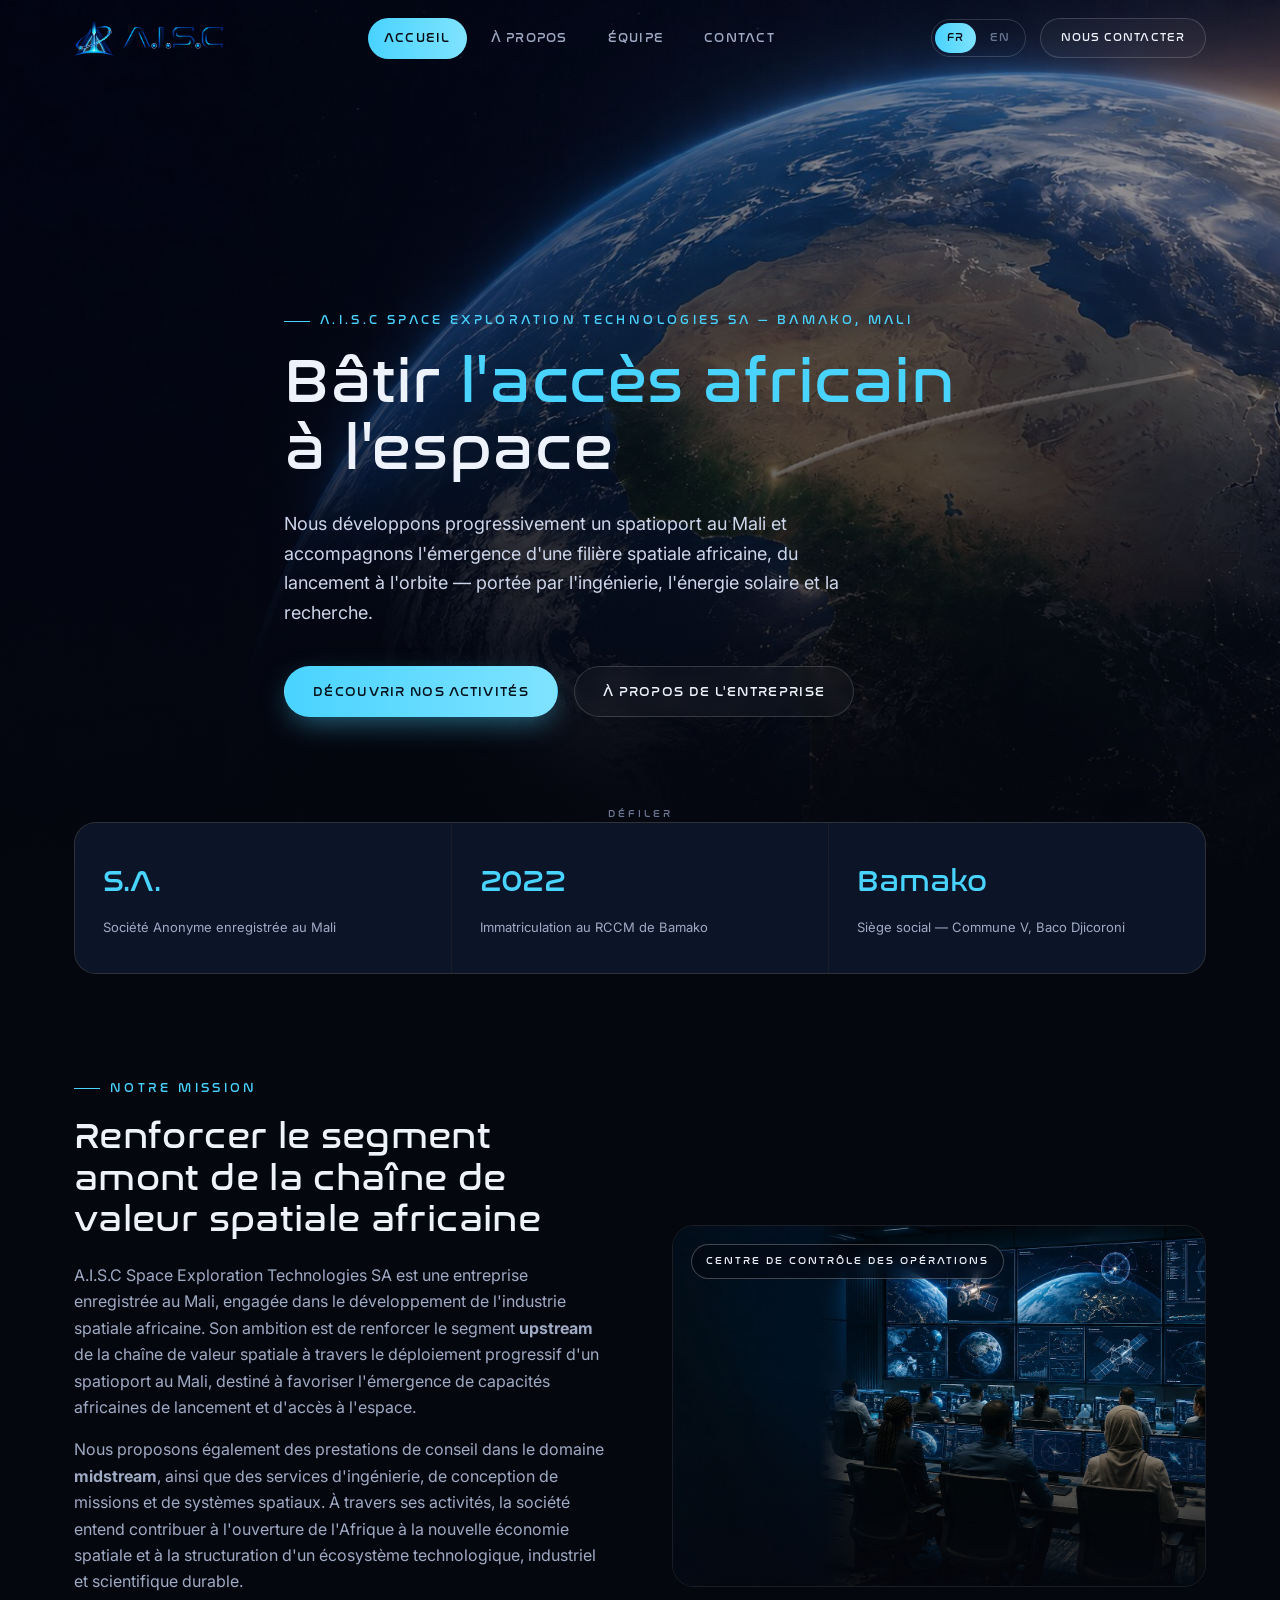
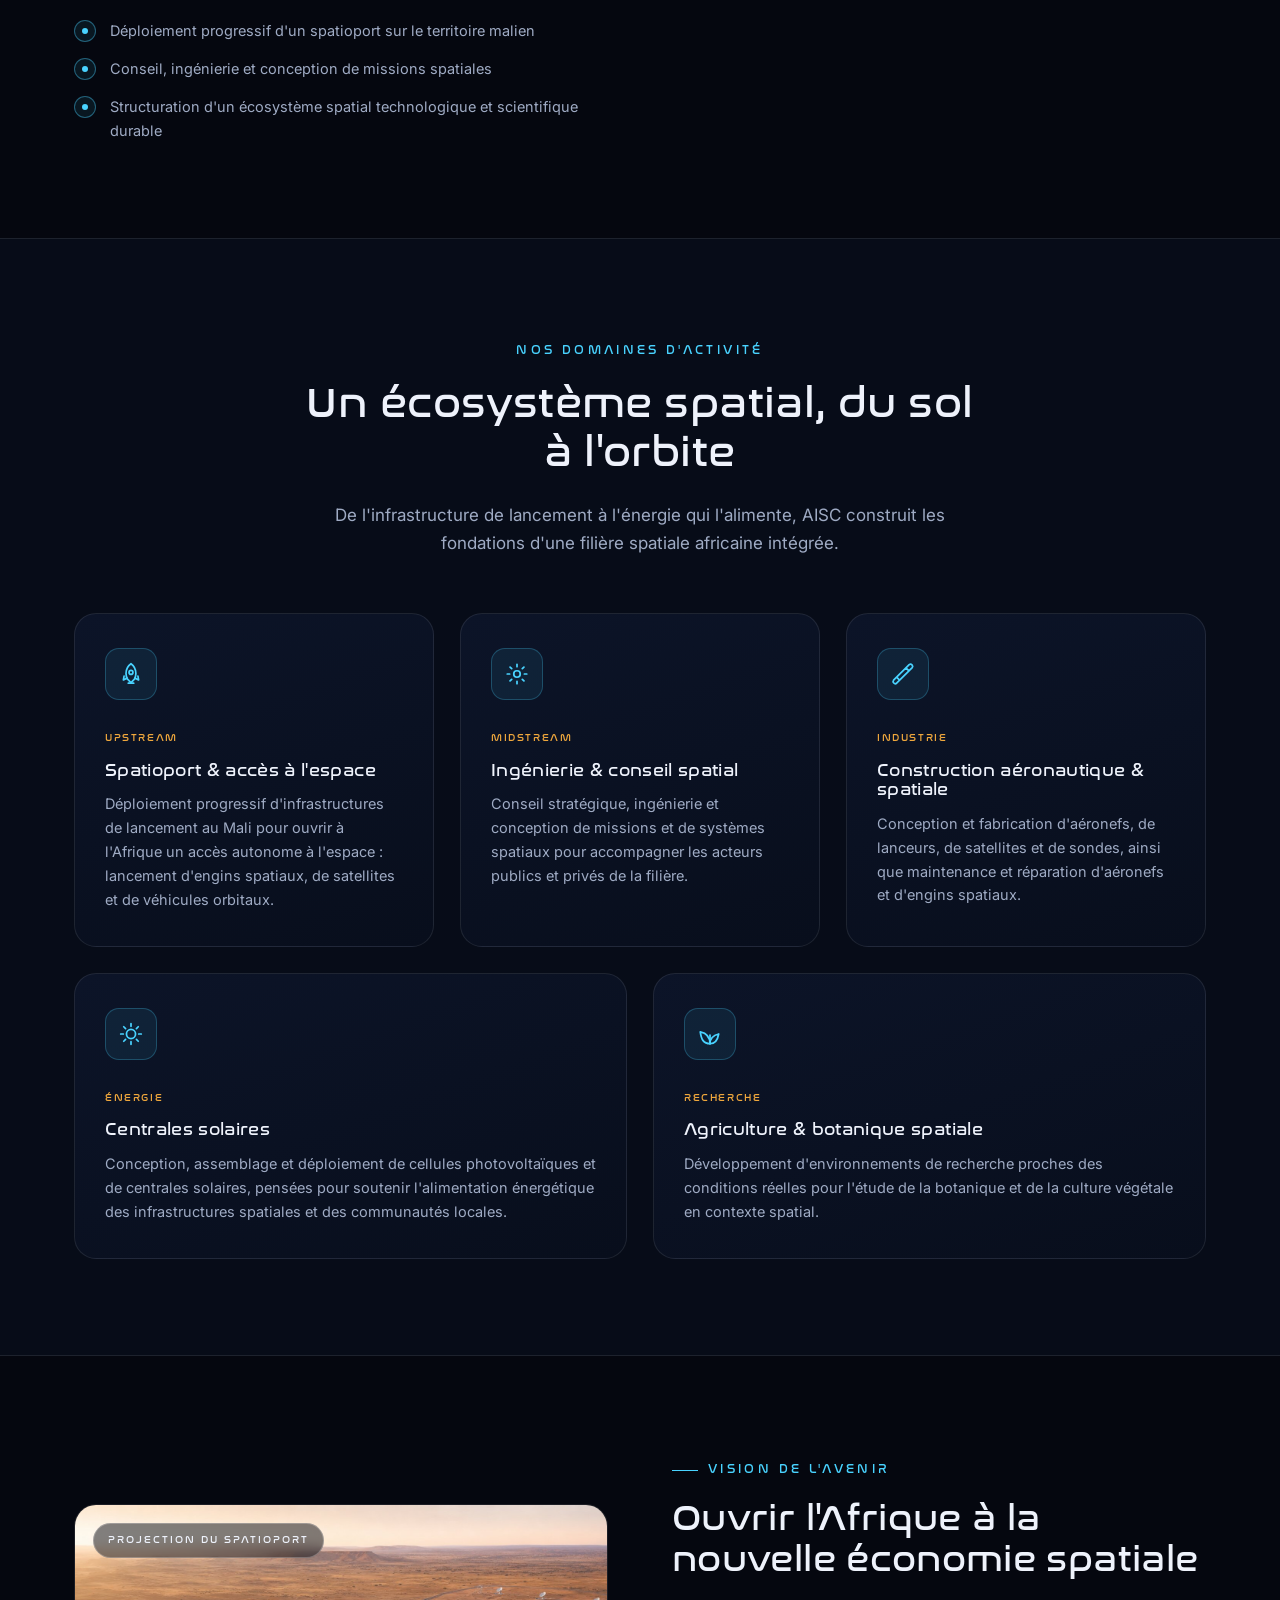
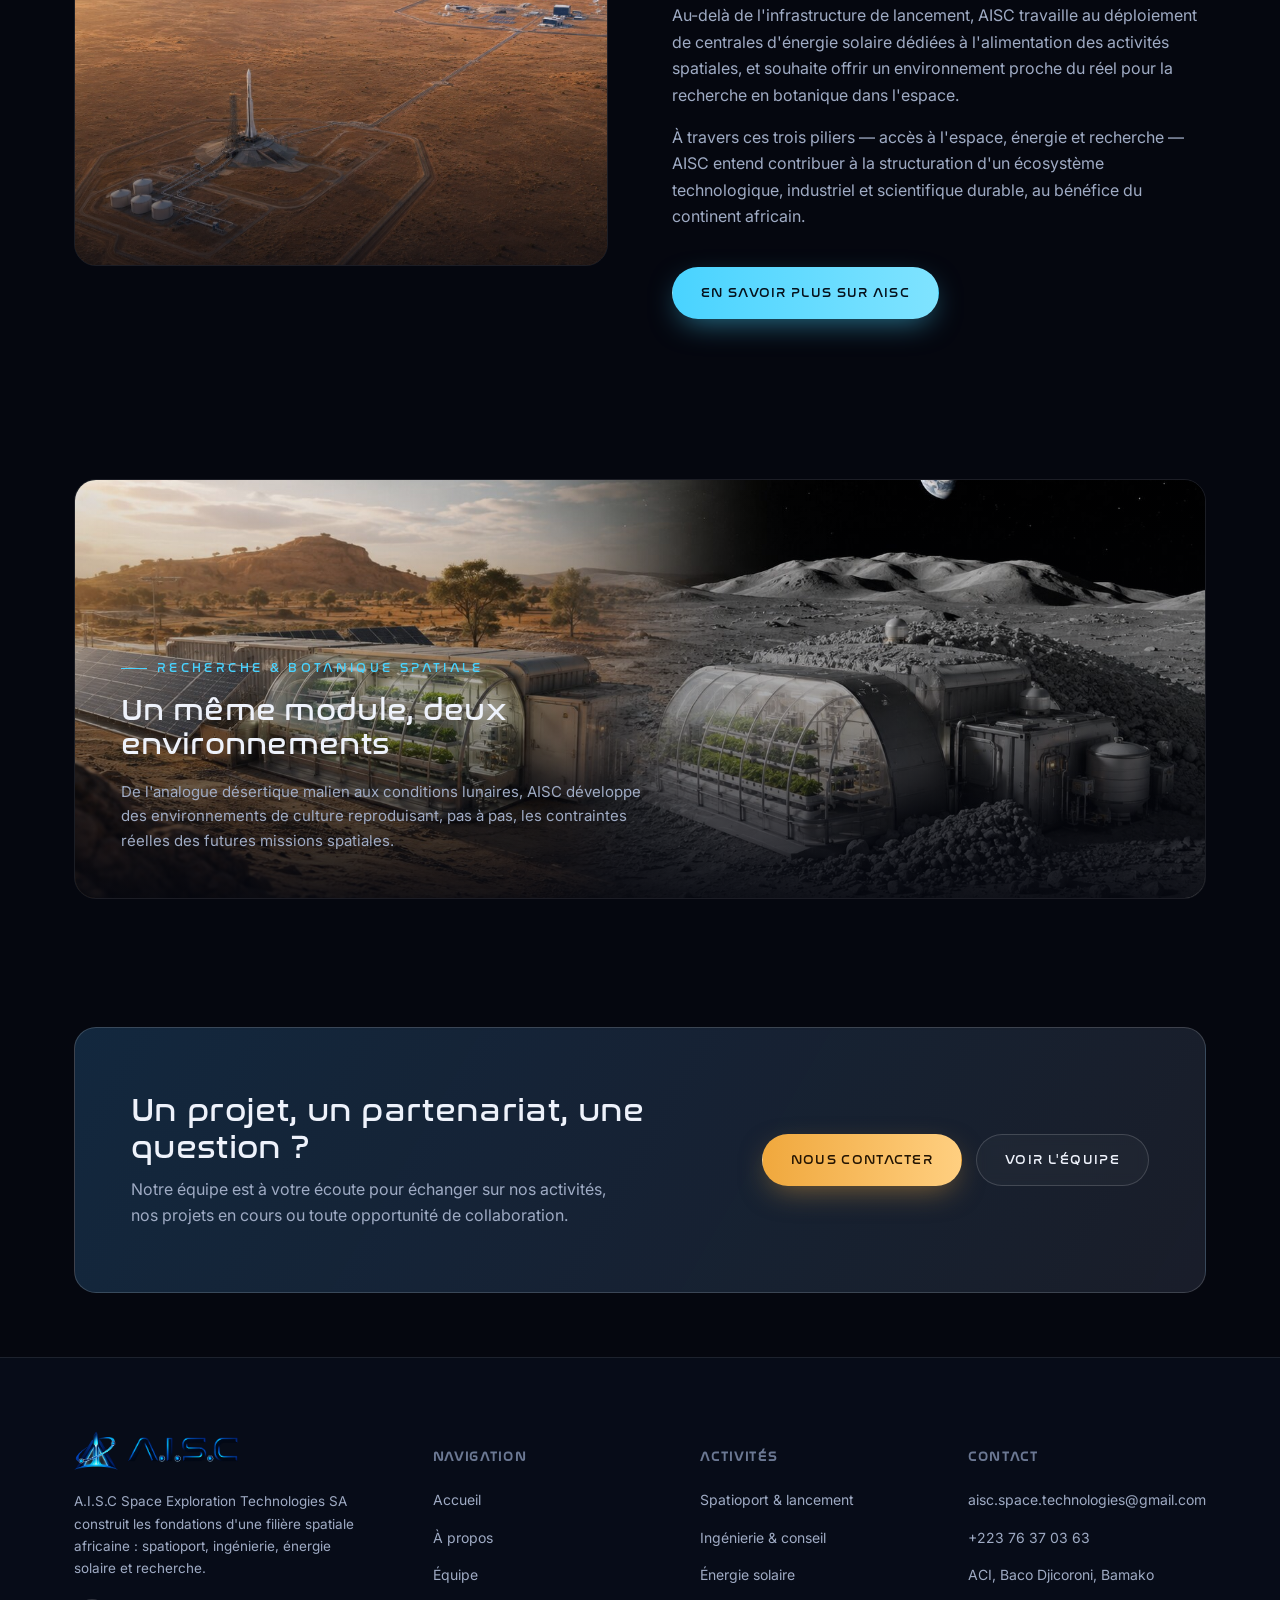
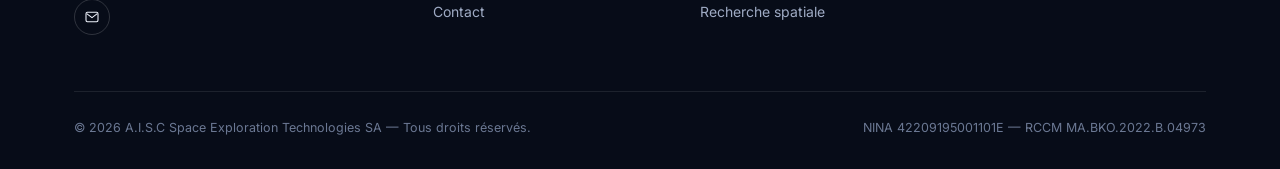
==== index.html @ 32ca02e3 "Update to new 2026 AISC logo (icon + wordmark) across the site - Replace assets/img/logo-header.png " ====
<!DOCTYPE html>
<html lang="fr">
<head>
<meta charset="UTF-8">
<meta name="viewport" content="width=device-width, initial-scale=1.0">
<title>A.I.S.C Space Exploration Technologies — Bâtir l'accès africain à l'espace</title>
<meta name="description" content="A.I.S.C Space Exploration Technologies SA développe un spatioport au Mali et accompagne l'émergence d'une industrie spatiale africaine : ingénierie, conseil, énergie solaire et recherche en agriculture spatiale.">
<meta property="og:title" content="A.I.S.C Space Exploration Technologies">
<meta property="og:description" content="Bâtir l'accès africain à l'espace : spatioport, ingénierie spatiale, énergie solaire et recherche en agriculture spatiale.">
<meta property="og:type" content="website">
<meta property="og:image" content="assets/img/earth-launch.jpg">
<link rel="icon" type="image/png" href="assets/img/favicon.png">
<link rel="preconnect" href="https://fonts.googleapis.com">
<link rel="preconnect" href="https://fonts.gstatic.com" crossorigin>
<link href="https://fonts.googleapis.com/css2?family=Inter:wght@400;500;600;700&display=swap" rel="stylesheet">
<link rel="stylesheet" href="assets/css/style.css">
</head>
<body>

<!-- ============ HEADER ============ -->
<header class="site-header">
  <div class="container">
    <a href="index.html" class="brand">
      <img src="assets/img/logo-header.png" alt="A.I.S.C Space Exploration Technologies" class="brand-logo">
    </a>

    <nav class="nav-links">
      <a href="index.html">Accueil</a>
      <a href="a-propos.html">À propos</a>
      <a href="equipe.html">Équipe</a>
      <a href="contact.html">Contact</a>
    </nav>

    <div class="nav-cta">
      <div class="lang-switch">
        <a href="index.html" class="is-active">FR</a>
        <a href="en/index.html">EN</a>
      </div>
      <a href="contact.html" class="btn btn-ghost btn-sm">Nous contacter</a>
      <button class="nav-toggle" aria-label="Ouvrir le menu" aria-expanded="false">
        <span></span><span></span><span></span>
      </button>
    </div>
  </div>
</header>

<!-- ============ HERO ============ -->
<section class="hero">
  <div class="hero-bg" style="background-image:url('assets/img/earth-launch.jpg');"></div>
  <div class="container hero-inner">
    <div class="eyebrow">A.I.S.C Space Exploration Technologies SA — Bamako, Mali</div>
    <h1 class="font-display">Bâtir <span class="accent">l'accès africain</span> à l'espace</h1>
    <p class="lead">Nous développons progressivement un spatioport au Mali et accompagnons l'émergence d'une filière spatiale africaine, du lancement à l'orbite — portée par l'ingénierie, l'énergie solaire et la recherche.</p>
    <div class="hero-actions">
      <a href="#activites" class="btn btn-primary">Découvrir nos activités</a>
      <a href="a-propos.html" class="btn btn-ghost">À propos de l'entreprise</a>
    </div>
  </div>
  <div class="hero-scroll">
    <span>Défiler</span>
    <span class="line"></span>
  </div>
</section>

<!-- ============ STATS ============ -->
<div class="container">
  <div class="stats-bar" data-reveal>
    <div class="stat-cell">
      <span class="num font-display">S.A.</span>
      <span class="label">Société Anonyme enregistrée au Mali</span>
    </div>
    <div class="stat-cell">
      <span class="num font-display">2022</span>
      <span class="label">Immatriculation au RCCM de Bamako</span>
    </div>
    <div class="stat-cell">
      <span class="num font-display">Bamako</span>
      <span class="label">Siège social — Commune V, Baco Djicoroni</span>
    </div>
  </div>
</div>

<!-- ============ MISSION ============ -->
<section class="section">
  <div class="container">
    <div class="split">
      <div class="split-body" data-reveal>
        <div class="eyebrow">Notre mission</div>
        <h2 class="font-display">Renforcer le segment amont de la chaîne de valeur spatiale africaine</h2>
        <p>A.I.S.C Space Exploration Technologies SA est une entreprise enregistrée au Mali, engagée dans le développement de l'industrie spatiale africaine. Son ambition est de renforcer le segment <strong>upstream</strong> de la chaîne de valeur spatiale à travers le déploiement progressif d'un spatioport au Mali, destiné à favoriser l'émergence de capacités africaines de lancement et d'accès à l'espace.</p>
        <p>Nous proposons également des prestations de conseil dans le domaine <strong>midstream</strong>, ainsi que des services d'ingénierie, de conception de missions et de systèmes spatiaux. À travers ses activités, la société entend contribuer à l'ouverture de l'Afrique à la nouvelle économie spatiale et à la structuration d'un écosystème technologique, industriel et scientifique durable.</p>
        <ul class="checklist">
          <li><span class="dot"></span> Déploiement progressif d'un spatioport sur le territoire malien</li>
          <li><span class="dot"></span> Conseil, ingénierie et conception de missions spatiales</li>
          <li><span class="dot"></span> Structuration d'un écosystème spatial technologique et scientifique durable</li>
        </ul>
      </div>
      <div class="split-media" data-reveal>
        <span class="frame-tag">Centre de contrôle des opérations</span>
        <img src="assets/img/control-room.jpg" alt="Centre de contrôle et de supervision des opérations spatiales AISC" loading="lazy">
      </div>
    </div>
  </div>
</section>

<!-- ============ ACTIVITES / SERVICES ============ -->
<section class="section section--alt" id="activites">
  <div class="container">
    <div class="section-head center">
      <div class="eyebrow">Nos domaines d'activité</div>
      <h2 class="font-display">Un écosystème spatial, du sol à l'orbite</h2>
      <p>De l'infrastructure de lancement à l'énergie qui l'alimente, AISC construit les fondations d'une filière spatiale africaine intégrée.</p>
    </div>

    <div class="grid grid-3">
      <div class="card" data-reveal>
        <div class="card-icon">
          <svg viewBox="0 0 24 24" fill="none" stroke-width="1.6" stroke-linecap="round" stroke-linejoin="round"><path d="M12 2.5c2.8 2 4.5 5.4 4.5 9 0 2-.5 3.8-1.3 5.3l-3.2 3.2-3.2-3.2C7.9 15.3 7.4 13.5 7.4 11.5c0-3.6 1.7-7 4.6-9z"/><circle cx="12" cy="10.5" r="1.8"/><path d="M8.3 15.8 5 17.5l.6-3.6M15.7 15.8l3.3 1.7-.6-3.6M9.5 20.5h5"/></svg>
        </div>
        <span class="tag">Upstream</span>
        <h3>Spatioport &amp; accès à l'espace</h3>
        <p>Déploiement progressif d'infrastructures de lancement au Mali pour ouvrir à l'Afrique un accès autonome à l'espace : lancement d'engins spatiaux, de satellites et de véhicules orbitaux.</p>
      </div>

      <div class="card" data-reveal>
        <div class="card-icon">
          <svg viewBox="0 0 24 24" fill="none" stroke-width="1.6" stroke-linecap="round" stroke-linejoin="round"><circle cx="12" cy="12" r="3"/><path d="M12 3v2.2M12 18.8V21M21 12h-2.2M5.2 12H3M18.4 5.6l-1.5 1.5M7.1 16.9l-1.5 1.5M18.4 18.4l-1.5-1.5M7.1 7.1 5.6 5.6"/></svg>
        </div>
        <span class="tag">Midstream</span>
        <h3>Ingénierie &amp; conseil spatial</h3>
        <p>Conseil stratégique, ingénierie et conception de missions et de systèmes spatiaux pour accompagner les acteurs publics et privés de la filière.</p>
      </div>

      <div class="card" data-reveal>
        <div class="card-icon">
          <svg viewBox="0 0 24 24" fill="none" stroke-width="1.6" stroke-linecap="round" stroke-linejoin="round"><path d="M14.7 6.3 17.7 3.3a2 2 0 0 1 2.8 2.8l-3 3M14.7 6.3 3.3 17.7a2 2 0 0 0 2.8 2.8L17.5 9.1M14.7 6.3l2.8 2.8M6.6 15.4l2 2"/></svg>
        </div>
        <span class="tag">Industrie</span>
        <h3>Construction aéronautique &amp; spatiale</h3>
        <p>Conception et fabrication d'aéronefs, de lanceurs, de satellites et de sondes, ainsi que maintenance et réparation d'aéronefs et d'engins spatiaux.</p>
      </div>
    </div>

    <div class="grid grid-2" style="margin-top:26px;">
      <div class="card" data-reveal>
        <div class="card-icon">
          <svg viewBox="0 0 24 24" fill="none" stroke-width="1.6" stroke-linecap="round" stroke-linejoin="round"><circle cx="12" cy="12" r="4.2"/><path d="M12 2.5v2.4M12 19.1v2.4M21.5 12h-2.4M4.9 12H2.5M18.7 5.3l-1.7 1.7M7 17l-1.7 1.7M18.7 18.7 17 17M7 7 5.3 5.3"/></svg>
        </div>
        <span class="tag">Énergie</span>
        <h3>Centrales solaires</h3>
        <p>Conception, assemblage et déploiement de cellules photovoltaïques et de centrales solaires, pensées pour soutenir l'alimentation énergétique des infrastructures spatiales et des communautés locales.</p>
      </div>

      <div class="card" data-reveal>
        <div class="card-icon">
          <svg viewBox="0 0 24 24" fill="none" stroke-width="1.6" stroke-linecap="round" stroke-linejoin="round"><path d="M12 21c0-6 4-8 8-9-1 6-3 9-8 9Z"/><path d="M12 21c0-7-4-10-9-11 1 7 3 11 9 11Z"/><path d="M12 21v-8"/></svg>
        </div>
        <span class="tag">Recherche</span>
        <h3>Agriculture &amp; botanique spatiale</h3>
        <p>Développement d'environnements de recherche proches des conditions réelles pour l'étude de la botanique et de la culture végétale en contexte spatial.</p>
      </div>
    </div>
  </div>
</section>

<!-- ============ VISION ============ -->
<section class="section">
  <div class="container">
    <div class="split reverse">
      <div class="split-body" data-reveal>
        <div class="eyebrow">Vision de l'avenir</div>
        <h2 class="font-display">Ouvrir l'Afrique à la nouvelle économie spatiale</h2>
        <p>Au-delà de l'infrastructure de lancement, AISC travaille au déploiement de centrales d'énergie solaire dédiées à l'alimentation des activités spatiales, et souhaite offrir un environnement proche du réel pour la recherche en botanique dans l'espace.</p>
        <p>À travers ces trois piliers — accès à l'espace, énergie et recherche — AISC entend contribuer à la structuration d'un écosystème technologique, industriel et scientifique durable, au bénéfice du continent africain.</p>
        <div class="hero-actions">
          <a href="a-propos.html" class="btn btn-primary">En savoir plus sur AISC</a>
        </div>
      </div>
      <div class="split-media" data-reveal>
        <span class="frame-tag">Projection du spatioport</span>
        <img src="assets/img/spaceport.jpg" alt="Projection d'infrastructure de spatioport au Mali" loading="lazy">
      </div>
    </div>
  </div>
</section>

<!-- ============ RECHERCHE — BANNIÈRE ============ -->
<section class="section--tight">
  <div class="container">
    <div class="media-banner" data-reveal>
      <img src="assets/img/research-earth-moon.jpg" alt="Module de culture végétale, de l'analogue terrestre aux conditions lunaires" loading="lazy">
      <div class="media-banner-body">
        <div class="eyebrow">Recherche &amp; botanique spatiale</div>
        <h2 class="font-display">Un même module, deux environnements</h2>
        <p>De l'analogue désertique malien aux conditions lunaires, AISC développe des environnements de culture reproduisant, pas à pas, les contraintes réelles des futures missions spatiales.</p>
      </div>
    </div>
  </div>
</section>

<!-- ============ CTA ============ -->
<section class="section--tight">
  <div class="container">
    <div class="cta-banner" data-reveal>
      <div>
        <h2 class="font-display">Un projet, un partenariat, une question ?</h2>
        <p>Notre équipe est à votre écoute pour échanger sur nos activités, nos projets en cours ou toute opportunité de collaboration.</p>
      </div>
      <div class="cta-actions">
        <a href="contact.html" class="btn btn-gold">Nous contacter</a>
        <a href="equipe.html" class="btn btn-ghost">Voir l'équipe</a>
      </div>
    </div>
  </div>
</section>

<!-- ============ FOOTER ============ -->
<footer class="site-footer">
  <div class="container">
    <div class="footer-top">
      <div class="footer-brand">
        <a href="index.html" class="brand">
          <img src="assets/img/logo-header.png" alt="A.I.S.C Space Exploration Technologies" class="brand-logo">
        </a>
        <p>A.I.S.C Space Exploration Technologies SA construit les fondations d'une filière spatiale africaine : spatioport, ingénierie, énergie solaire et recherche.</p>
        <div class="social-row" style="margin-top:20px;">
          <a href="mailto:aisc.space.technologies@gmail.com" aria-label="Email"><svg viewBox="0 0 24 24" fill="none" stroke="currentColor" stroke-width="1.6"><rect x="3" y="5" width="18" height="14" rx="2"/><path d="m4 7 8 6 8-6"/></svg></a>
        </div>
      </div>

      <div class="footer-col">
        <h5>Navigation</h5>
        <ul>
          <li><a href="index.html">Accueil</a></li>
          <li><a href="a-propos.html">À propos</a></li>
          <li><a href="equipe.html">Équipe</a></li>
          <li><a href="contact.html">Contact</a></li>
        </ul>
      </div>

      <div class="footer-col">
        <h5>Activités</h5>
        <ul>
          <li><a href="a-propos.html#activites">Spatioport &amp; lancement</a></li>
          <li><a href="a-propos.html#activites">Ingénierie &amp; conseil</a></li>
          <li><a href="a-propos.html#activites">Énergie solaire</a></li>
          <li><a href="a-propos.html#activites">Recherche spatiale</a></li>
        </ul>
      </div>

      <div class="footer-col">
        <h5>Contact</h5>
        <ul>
          <li><a href="mailto:aisc.space.technologies@gmail.com">aisc.space.technologies@gmail.com</a></li>
          <li><a href="tel:+22376370363">+223 76 37 03 63</a></li>
          <li><a href="contact.html">ACI, Baco Djicoroni, Bamako</a></li>
        </ul>
      </div>
    </div>

    <div class="footer-bottom">
      <span>© <span id="year">2026</span> A.I.S.C Space Exploration Technologies SA — Tous droits réservés.</span>
      <span>NINA 42209195001101E — RCCM MA.BKO.2022.B.04973</span>
    </div>
  </div>
</footer>

<button class="to-top" aria-label="Retour en haut">
  <svg viewBox="0 0 24 24" fill="none" stroke="currentColor" stroke-width="2" stroke-linecap="round" stroke-linejoin="round"><path d="m18 15-6-6-6 6"/></svg>
</button>

<script src="assets/js/script.js"></script>
</body>
</html>
---- assets/css/style.css ----
/* ==========================================================================
   A.I.S.C Space Exploration Technologies — Design System
   ========================================================================== */

@font-face {
  font-family: "Nasalization";
  src: url("../fonts/nasalizationrg.otf") format("opentype");
  font-weight: 400;
  font-style: normal;
  font-display: swap;
}

:root {
  /* Surfaces */
  --bg: #05070f;
  --bg-soft: #070c18;
  --panel: #0c1428;
  --panel-2: #101c38;
  --border: rgba(255, 255, 255, 0.09);
  --border-strong: rgba(255, 255, 255, 0.16);

  /* Text */
  --text: #eef2fb;
  --text-muted: #9fabc4;
  --text-faint: #6b7893;

  /* Brand accents */
  --cyan: #49d3ff;
  --cyan-dim: #1f8fc2;
  --gold: #f0a83d;
  --gold-dim: #b97a24;

  /* Gradients */
  --grad-hero: linear-gradient(180deg, rgba(5, 7, 15, 0.35) 0%, rgba(5, 7, 15, 0.55) 45%, #05070f 100%);
  --grad-panel: linear-gradient(160deg, #0c1428 0%, #080e1c 100%);
  --grad-accent: linear-gradient(90deg, var(--cyan) 0%, #7fe3ff 100%);

  /* Type */
  --font-display: "Nasalization", "Eurostile", "Segoe UI", sans-serif;
  --font-body: "Inter", -apple-system, BlinkMacSystemFont, "Segoe UI", Roboto, sans-serif;

  /* Layout */
  --container: 1180px;
  --radius-sm: 8px;
  --radius-md: 14px;
  --radius-lg: 22px;
  --shadow-soft: 0 20px 50px -20px rgba(0, 0, 0, 0.6);
}

/* ---------- Reset ---------- */
* , *::before, *::after { box-sizing: border-box; }
html { scroll-behavior: smooth; }
body {
  margin: 0;
  background: var(--bg);
  color: var(--text);
  font-family: var(--font-body);
  font-size: 16px;
  line-height: 1.65;
  -webkit-font-smoothing: antialiased;
  overflow-x: hidden;
}
img { max-width: 100%; display: block; }
a { color: inherit; text-decoration: none; }
ul { list-style: none; margin: 0; padding: 0; }
h1, h2, h3, h4 { margin: 0 0 .6em; font-weight: 400; line-height: 1.15; letter-spacing: .01em; }
p { margin: 0 0 1em; color: var(--text-muted); }
button { font-family: inherit; cursor: pointer; }

.font-display { font-family: var(--font-display); }

/* ---------- Background texture ---------- */
body {
  background-image:
    radial-gradient(ellipse 900px 500px at 15% -10%, rgba(73, 211, 255, 0.10), transparent 60%),
    radial-gradient(ellipse 700px 500px at 90% 10%, rgba(240, 168, 61, 0.07), transparent 55%),
    var(--bg);
  background-attachment: fixed;
}

/* ---------- Container / Section ---------- */
.container { max-width: var(--container); margin: 0 auto; padding: 0 24px; }
.section { padding: 96px 0; position: relative; }
.section--tight { padding: 64px 0; }
.section--alt { background: var(--bg-soft); border-top: 1px solid var(--border); border-bottom: 1px solid var(--border); }

.eyebrow {
  display: inline-flex;
  align-items: center;
  gap: 10px;
  font-family: var(--font-display);
  font-size: 12px;
  letter-spacing: .28em;
  text-transform: uppercase;
  color: var(--cyan);
  margin-bottom: 18px;
}
.eyebrow::before {
  content: "";
  width: 26px;
  height: 1px;
  background: var(--cyan);
  display: inline-block;
}

.section-head { max-width: 680px; margin-bottom: 56px; }
.section-head h2 { font-size: clamp(28px, 3.6vw, 42px); }
.section-head p { font-size: 17px; }
.section-head.center { margin-left: auto; margin-right: auto; text-align: center; }
.section-head.center .eyebrow { justify-content: center; }
.section-head.center .eyebrow::before { display: none; }

/* ---------- Buttons ---------- */
.btn {
  display: inline-flex;
  align-items: center;
  gap: 10px;
  padding: 14px 28px;
  border-radius: 999px;
  font-family: var(--font-display);
  font-size: 13px;
  letter-spacing: .1em;
  text-transform: uppercase;
  border: 1px solid transparent;
  transition: transform .25s ease, box-shadow .25s ease, background .25s ease, border-color .25s ease, color .25s ease;
  white-space: nowrap;
}
.btn:hover { transform: translateY(-2px); }
.btn-primary {
  background: var(--grad-accent);
  color: #06111c;
  box-shadow: 0 10px 30px -8px rgba(73, 211, 255, 0.55);
}
.btn-primary:hover { box-shadow: 0 16px 36px -10px rgba(73, 211, 255, 0.7); }
.btn-ghost {
  background: rgba(255,255,255,0.03);
  color: var(--text);
  border-color: var(--border-strong);
  backdrop-filter: blur(6px);
}
.btn-ghost:hover { border-color: var(--cyan); color: var(--cyan); }
.btn-gold {
  background: linear-gradient(90deg, var(--gold), #ffcf80);
  color: #241503;
  box-shadow: 0 10px 30px -8px rgba(240, 168, 61, 0.5);
}
.btn-sm { padding: 10px 20px; font-size: 11px; }

/* ---------- Header / Nav ---------- */
.site-header {
  position: fixed;
  top: 0; left: 0; right: 0;
  z-index: 100;
  padding: 18px 0;
  transition: background .3s ease, padding .3s ease, border-color .3s ease;
  border-bottom: 1px solid transparent;
}
.site-header.is-scrolled {
  background: rgba(5, 7, 15, 0.86);
  backdrop-filter: blur(14px);
  padding: 12px 0;
  border-color: var(--border);
}
.site-header .container { display: flex; align-items: center; justify-content: space-between; gap: 24px; }

.brand { display: flex; align-items: center; gap: 12px; }
.brand-mark {
  width: 40px; height: 40px;
  border-radius: 10px;
  display: flex; align-items: center; justify-content: center;
  background: linear-gradient(160deg, var(--panel-2), var(--panel));
  border: 1px solid var(--border-strong);
  flex: none;
}
.brand-mark svg { width: 22px; height: 22px; }
.brand-word { font-family: var(--font-display); font-size: 19px; letter-spacing: .16em; line-height: 1; }
.brand-sub { display: block; font-family: var(--font-body); font-size: 9.5px; letter-spacing: .22em; color: var(--text-faint); margin-top: 4px; text-transform: uppercase; }

.brand-logo { height: 40px; width: auto; display: block; }
.footer-brand .brand-logo { height: 44px; }

.nav-links { display: flex; align-items: center; gap: 8px; }
.nav-links a {
  font-family: var(--font-display);
  font-size: 12.5px;
  letter-spacing: .1em;
  text-transform: uppercase;
  color: var(--text-muted);
  padding: 10px 16px;
  border-radius: 999px;
  transition: color .2s ease, background .2s ease;
}
.nav-links a:hover { color: var(--text); background: rgba(255,255,255,0.05); }
.nav-links a.active { color: var(--bg); background: var(--grad-accent); }

.lang-switch {
  display: flex; align-items: center;
  border: 1px solid var(--border-strong);
  border-radius: 999px;
  padding: 3px;
  gap: 2px;
  flex: none;
}
.lang-switch a {
  font-family: var(--font-display);
  font-size: 11px;
  letter-spacing: .08em;
  padding: 6px 12px;
  border-radius: 999px;
  color: var(--text-faint);
  transition: color .2s ease, background .2s ease;
}
.lang-switch a:hover { color: var(--text); }
.lang-switch a.is-active { color: var(--bg); background: var(--grad-accent); }

.nav-cta { display: flex; align-items: center; gap: 14px; }
.nav-toggle {
  display: none;
  flex-direction: column;
  gap: 5px;
  background: none;
  border: 1px solid var(--border-strong);
  border-radius: 8px;
  padding: 10px;
}
.nav-toggle span { width: 20px; height: 2px; background: var(--text); display: block; transition: transform .25s ease, opacity .25s ease; }

/* ---------- Hero ---------- */
.hero {
  position: relative;
  min-height: 100vh;
  display: flex;
  align-items: center;
  padding-top: 120px;
  overflow: hidden;
}
.hero-bg {
  position: absolute; inset: 0;
  background-size: cover;
  background-position: center 62%;
  z-index: 0;
}
.hero-bg::after {
  content: "";
  position: absolute; inset: 0;
  background: var(--grad-hero);
}
.hero-inner { position: relative; z-index: 2; max-width: 760px; }
.hero-inner h1 {
  font-family: var(--font-display);
  font-size: clamp(34px, 5.4vw, 62px);
  line-height: 1.08;
  margin-bottom: 26px;
}
.hero-inner h1 .accent { color: var(--cyan); }
.hero-inner .lead { font-size: 18px; max-width: 560px; color: #cdd6ea; }
.hero-actions { display: flex; gap: 16px; margin-top: 38px; flex-wrap: wrap; }

.hero-scroll {
  position: absolute; bottom: 34px; left: 50%; transform: translateX(-50%);
  z-index: 2;
  display: flex; flex-direction: column; align-items: center; gap: 10px;
  font-family: var(--font-display);
  font-size: 10px; letter-spacing: .3em; text-transform: uppercase;
  color: var(--text-faint);
}
.hero-scroll .line { width: 1px; height: 34px; background: linear-gradient(var(--cyan), transparent); animation: scrollpulse 2s ease-in-out infinite; }
@keyframes scrollpulse { 0%,100% { opacity: .3; } 50% { opacity: 1; } }

/* Page header (non-home hero) */
.page-hero {
  position: relative;
  padding: 190px 0 90px;
  overflow: hidden;
}
.page-hero .hero-bg { background-position: center 55%; }
.page-hero-inner { position: relative; z-index: 2; max-width: 700px; }
.page-hero h1 { font-family: var(--font-display); font-size: clamp(30px, 4.4vw, 46px); }
.breadcrumb { font-size: 12px; letter-spacing: .18em; text-transform: uppercase; color: var(--text-faint); margin-bottom: 18px; }
.breadcrumb .sep { margin: 0 8px; color: var(--cyan); }

/* ---------- Stats ---------- */
.stats-bar {
  display: grid;
  grid-template-columns: repeat(3, 1fr);
  gap: 1px;
  background: var(--border);
  border: 1px solid var(--border);
  border-radius: var(--radius-lg);
  overflow: hidden;
  margin-top: -78px;
  position: relative;
  z-index: 5;
}
.stat-cell { background: var(--panel); padding: 34px 28px; }
.stat-cell .num { font-family: var(--font-display); font-size: clamp(22px, 2.6vw, 30px); color: var(--cyan); display: block; margin-bottom: 6px; }
.stat-cell .label { font-size: 13px; color: var(--text-muted); }

/* ---------- Cards ---------- */
.grid { display: grid; gap: 26px; }
.grid-3 { grid-template-columns: repeat(3, 1fr); }
.grid-2 { grid-template-columns: repeat(2, 1fr); }

.card {
  background: var(--grad-panel);
  border: 1px solid var(--border);
  border-radius: var(--radius-lg);
  padding: 34px 30px;
  transition: border-color .25s ease, transform .25s ease, box-shadow .25s ease;
  position: relative;
}
.card:hover { border-color: var(--border-strong); transform: translateY(-4px); box-shadow: var(--shadow-soft); }
.card-icon {
  width: 52px; height: 52px;
  border-radius: 14px;
  display: flex; align-items: center; justify-content: center;
  background: rgba(73, 211, 255, 0.08);
  border: 1px solid rgba(73, 211, 255, 0.25);
  margin-bottom: 22px;
}
.card-icon svg { width: 26px; height: 26px; stroke: var(--cyan); }
.card h3 { font-family: var(--font-display); font-size: 17px; letter-spacing: .02em; margin-bottom: 12px; }
.card p { font-size: 14.5px; margin-bottom: 0; }
.card .tag {
  display: inline-block;
  font-family: var(--font-display);
  font-size: 10px;
  letter-spacing: .16em;
  text-transform: uppercase;
  color: var(--gold);
  margin-bottom: 14px;
}

/* Split section */
.split {
  display: grid;
  grid-template-columns: 1fr 1fr;
  gap: 64px;
  align-items: center;
}
.split-media { position: relative; border-radius: var(--radius-lg); overflow: hidden; border: 1px solid var(--border); }
.split-media img { width: 100%; height: 100%; object-fit: cover; min-height: 360px; }
.split-media::after {
  content: "";
  position: absolute; inset: 0;
  background: linear-gradient(180deg, transparent 40%, rgba(5,7,15,0.7) 100%);
  pointer-events: none;
}
.split-media .frame-tag {
  position: absolute; top: 18px; left: 18px; z-index: 2;
  font-family: var(--font-display);
  font-size: 10px; letter-spacing: .2em; text-transform: uppercase;
  padding: 8px 14px;
  border: 1px solid rgba(255,255,255,0.25);
  border-radius: 999px;
  background: rgba(5,7,15,0.5);
  backdrop-filter: blur(6px);
}
.split-body h2 { font-family: var(--font-display); font-size: clamp(26px, 3.2vw, 36px); }
.split.reverse { direction: rtl; }
.split.reverse > * { direction: ltr; }

.checklist { margin-top: 24px; display: flex; flex-direction: column; gap: 14px; }
.checklist li { display: flex; gap: 14px; align-items: flex-start; font-size: 14.5px; color: var(--text-muted); }
.checklist .dot {
  flex: none; width: 22px; height: 22px; border-radius: 50%;
  border: 1px solid rgba(73,211,255,0.4);
  background: rgba(73,211,255,0.08);
  display: flex; align-items: center; justify-content: center;
  margin-top: 1px;
}
.checklist .dot::after { content: ""; width: 6px; height: 6px; border-radius: 50%; background: var(--cyan); }

/* ---------- Timeline / activities list ---------- */
.activity-groups { display: grid; grid-template-columns: repeat(2, 1fr); gap: 22px; margin-top: 10px; }
.activity-group {
  border: 1px solid var(--border);
  border-radius: var(--radius-md);
  padding: 26px 28px;
  background: rgba(255,255,255,0.015);
}
.activity-group h4 {
  font-family: var(--font-display);
  font-size: 14px; letter-spacing: .06em;
  color: var(--cyan);
  margin-bottom: 16px;
  display: flex; align-items: center; gap: 10px;
}
.activity-group h4::before { content: ""; width: 8px; height: 8px; background: var(--cyan); border-radius: 2px; display: inline-block; }
.activity-group ul { display: flex; flex-direction: column; gap: 10px; }
.activity-group li { font-size: 14px; color: var(--text-muted); padding-left: 18px; position: relative; }
.activity-group li::before { content: "—"; position: absolute; left: 0; color: var(--text-faint); }

/* ---------- Values ---------- */
.values-grid { display: grid; grid-template-columns: repeat(4, 1fr); gap: 22px; }
.value-item { text-align: center; padding: 10px; }
.value-item .num { font-family: var(--font-display); font-size: 34px; color: rgba(255,255,255,0.14); display: block; margin-bottom: 10px; }
.value-item h4 { font-family: var(--font-display); font-size: 15px; margin-bottom: 10px; }
.value-item p { font-size: 13.5px; }

/* ---------- Partners ---------- */
.partners-grid { display: grid; grid-template-columns: repeat(2, 1fr); gap: 26px; }
.partner-card {
  display: flex;
  align-items: center;
  gap: 30px;
  background: var(--grad-panel);
  border: 1px solid var(--border);
  border-radius: var(--radius-lg);
  padding: 34px;
  transition: border-color .25s ease, transform .25s ease;
}
.partner-card:hover { border-color: var(--border-strong); transform: translateY(-4px); }
.partner-logo {
  flex: none;
  width: 132px; height: 110px;
  display: flex; align-items: center; justify-content: center;
  border-radius: var(--radius-md);
  background: rgba(255,255,255,0.03);
  border: 1px solid var(--border);
}
.partner-logo img { max-width: 88px; max-height: 78px; object-fit: contain; }
.partner-body .tag { margin-bottom: 10px; }
.partner-body h3 { font-family: var(--font-display); font-size: 17px; margin-bottom: 10px; }
.partner-body p { font-size: 14px; margin-bottom: 0; }

/* ---------- Team ---------- */
.team-grid { display: grid; grid-template-columns: repeat(3, 1fr); gap: 26px; }
.team-card {
  border: 1px solid var(--border);
  border-radius: var(--radius-lg);
  overflow: hidden;
  background: var(--grad-panel);
  transition: transform .25s ease, border-color .25s ease;
}
.team-card:hover { transform: translateY(-4px); border-color: var(--border-strong); }
.team-avatar {
  height: 380px;
  display: flex; align-items: center; justify-content: center;
  background: radial-gradient(circle at 30% 20%, rgba(73,211,255,0.16), transparent 60%), var(--panel-2);
  border-bottom: 1px solid var(--border);
  position: relative;
  overflow: hidden;
}
.team-avatar::before {
  content: "";
  position: absolute; inset: 0;
  background-image: radial-gradient(rgba(255,255,255,0.06) 1px, transparent 1px);
  background-size: 16px 16px;
  opacity: .5;
}
.team-avatar .photo {
  position: relative; z-index: 1;
  width: 100%; height: 100%;
  object-fit: cover;
  object-position: center top;
}
.team-avatar .initials {
  font-family: var(--font-display);
  font-size: 56px;
  letter-spacing: .06em;
  color: var(--text);
  position: relative; z-index: 1;
  width: 136px; height: 136px;
  display: flex; align-items: center; justify-content: center;
  border-radius: 50%;
  border: 1px solid rgba(73,211,255,0.4);
  background: rgba(5,7,15,0.55);
}
.team-body { padding: 26px 26px 30px; }
.team-role { font-family: var(--font-display); font-size: 11px; letter-spacing: .16em; text-transform: uppercase; color: var(--gold); margin-bottom: 8px; }
.team-body h3 { font-family: var(--font-display); font-size: 19px; margin-bottom: 10px; }
.team-body p { font-size: 13.5px; margin-bottom: 16px; }
.team-contact { display: flex; flex-direction: column; gap: 8px; font-size: 13px; color: var(--text-muted); }
.team-contact a { display: flex; align-items: center; gap: 10px; transition: color .2s ease; }
.team-contact a:hover { color: var(--cyan); }
.team-contact svg { width: 15px; height: 15px; stroke: var(--cyan); flex: none; }

/* ---------- Media banner (full-bleed image with caption) ---------- */
.media-banner {
  position: relative;
  border-radius: var(--radius-lg);
  overflow: hidden;
  border: 1px solid var(--border);
  min-height: 420px;
  display: flex;
  align-items: flex-end;
}
.media-banner img {
  position: absolute; inset: 0;
  width: 100%; height: 100%;
  object-fit: cover;
}
.media-banner::after {
  content: "";
  position: absolute; inset: 0;
  background: linear-gradient(0deg, rgba(5,7,15,0.92) 0%, rgba(5,7,15,0.35) 45%, rgba(5,7,15,0.05) 100%);
}
.media-banner-body {
  position: relative; z-index: 2;
  padding: 44px 46px;
  max-width: 620px;
}
.media-banner-body .eyebrow { margin-bottom: 14px; }
.media-banner-body h2 { font-family: var(--font-display); font-size: clamp(22px, 2.6vw, 30px); }
.media-banner-body p { font-size: 15px; margin-bottom: 0; }

/* ---------- CTA banner ---------- */
.cta-banner {
  border-radius: var(--radius-lg);
  border: 1px solid var(--border-strong);
  padding: 64px 56px;
  background: linear-gradient(120deg, rgba(73,211,255,0.10), rgba(240,168,61,0.06)), var(--panel);
  display: flex; align-items: center; justify-content: space-between; gap: 40px;
  flex-wrap: wrap;
  position: relative;
  overflow: hidden;
}
.cta-banner h2 { font-family: var(--font-display); font-size: clamp(24px, 3vw, 32px); margin-bottom: 10px; max-width: 520px; }
.cta-banner p { margin-bottom: 0; max-width: 480px; }
.cta-actions { display: flex; gap: 14px; flex-wrap: wrap; }

/* ---------- Contact page ---------- */
.contact-grid { display: grid; grid-template-columns: .85fr 1.15fr; gap: 48px; align-items: start; }
.contact-card {
  border: 1px solid var(--border);
  border-radius: var(--radius-lg);
  padding: 34px;
  background: var(--grad-panel);
}
.contact-list { display: flex; flex-direction: column; gap: 22px; margin-top: 22px; }
.contact-list .item { display: flex; gap: 16px; }
.contact-list .icon {
  width: 44px; height: 44px; flex: none;
  border-radius: 12px;
  display: flex; align-items: center; justify-content: center;
  background: rgba(73,211,255,0.08);
  border: 1px solid rgba(73,211,255,0.25);
}
.contact-list .icon svg { width: 20px; height: 20px; stroke: var(--cyan); }
.contact-list .label { font-family: var(--font-display); font-size: 11px; letter-spacing: .14em; text-transform: uppercase; color: var(--text-faint); margin-bottom: 4px; }
.contact-list .value { font-size: 15px; color: var(--text); }
.contact-list .value a:hover { color: var(--cyan); }
.contact-list .value small { display: block; font-size: 13px; color: var(--text-muted); margin-top: 2px; }

.contact-people { margin-top: 30px; padding-top: 26px; border-top: 1px solid var(--border); display: flex; flex-direction: column; gap: 16px; }
.contact-people .person { display: flex; justify-content: space-between; align-items: baseline; gap: 12px; font-size: 14px; flex-wrap: wrap; }
.contact-people .person .name { color: var(--text); }
.contact-people .person .role { color: var(--text-faint); font-size: 12px; }
.contact-people .person a { color: var(--cyan); white-space: nowrap; }

.form-card {
  border: 1px solid var(--border);
  border-radius: var(--radius-lg);
  padding: 40px;
  background: var(--grad-panel);
}
.form-row { display: grid; grid-template-columns: 1fr 1fr; gap: 18px; margin-bottom: 18px; }
.field { display: flex; flex-direction: column; gap: 8px; }
.field.full { grid-column: 1 / -1; }
.field label { font-family: var(--font-display); font-size: 11px; letter-spacing: .12em; text-transform: uppercase; color: var(--text-faint); }
.field input, .field select, .field textarea {
  background: rgba(255,255,255,0.03);
  border: 1px solid var(--border-strong);
  border-radius: var(--radius-sm);
  padding: 13px 16px;
  color: var(--text);
  font-family: var(--font-body);
  font-size: 14.5px;
  transition: border-color .2s ease, background .2s ease;
}
.field input:focus, .field select:focus, .field textarea:focus {
  outline: none; border-color: var(--cyan); background: rgba(73,211,255,0.04);
}
.field textarea { resize: vertical; min-height: 120px; }
.form-note { font-size: 12.5px; color: var(--text-faint); margin-top: 14px; }
.form-status { font-size: 13.5px; margin-top: 14px; display: none; }
.form-status.show { display: block; }

.map-embed { border-radius: var(--radius-lg); overflow: hidden; border: 1px solid var(--border); margin-top: 26px; filter: grayscale(.3) contrast(1.05); }
.map-embed iframe { width: 100%; height: 280px; border: 0; display: block; }

/* ---------- Footer ---------- */
.site-footer { border-top: 1px solid var(--border); padding: 70px 0 30px; background: var(--bg-soft); }
.footer-top { display: grid; grid-template-columns: 1.4fr 1fr 1fr 1fr; gap: 40px; margin-bottom: 56px; }
.footer-brand p { font-size: 13.5px; max-width: 300px; margin-top: 18px; }
.footer-col h5 { font-family: var(--font-display); font-size: 12px; letter-spacing: .14em; text-transform: uppercase; color: var(--text-faint); margin-bottom: 18px; }
.footer-col ul { display: flex; flex-direction: column; gap: 11px; }
.footer-col a { font-size: 14px; color: var(--text-muted); transition: color .2s ease; }
.footer-col a:hover { color: var(--cyan); }
.footer-bottom {
  padding-top: 26px; border-top: 1px solid var(--border);
  display: flex; justify-content: space-between; align-items: center; gap: 20px; flex-wrap: wrap;
  font-size: 12.5px; color: var(--text-faint);
}
.social-row { display: flex; gap: 10px; }
.social-row a {
  width: 36px; height: 36px; border-radius: 50%;
  border: 1px solid var(--border-strong);
  display: flex; align-items: center; justify-content: center;
  transition: border-color .2s ease, color .2s ease;
}
.social-row a:hover { border-color: var(--cyan); color: var(--cyan); }
.social-row svg { width: 16px; height: 16px; }

/* ---------- Back to top ---------- */
.to-top {
  position: fixed; right: 26px; bottom: 26px; z-index: 90;
  width: 46px; height: 46px; border-radius: 50%;
  background: var(--panel); border: 1px solid var(--border-strong);
  display: flex; align-items: center; justify-content: center;
  opacity: 0; visibility: hidden; transform: translateY(10px);
  transition: opacity .25s ease, transform .25s ease, visibility .25s ease, border-color .2s ease;
}
.to-top.show { opacity: 1; visibility: visible; transform: translateY(0); }
.to-top:hover { border-color: var(--cyan); }
.to-top svg { width: 18px; height: 18px; stroke: var(--cyan); }

/* ---------- Reveal animation ---------- */
[data-reveal] { opacity: 0; transform: translateY(24px); transition: opacity .7s ease, transform .7s ease; }
[data-reveal].is-visible { opacity: 1; transform: translateY(0); }

/* ---------- Responsive ---------- */
@media (max-width: 980px) {
  .nav-links { display: none; }
  .nav-toggle { display: flex; }
  .split, .contact-grid { grid-template-columns: 1fr; }
  .split.reverse { direction: ltr; }
  .split-media img { min-height: 280px; }
  .grid-3 { grid-template-columns: repeat(2, 1fr); }
  .activity-groups { grid-template-columns: 1fr; }
  .partners-grid { grid-template-columns: 1fr; }
  .values-grid { grid-template-columns: repeat(2, 1fr); }
  .team-grid { grid-template-columns: 1fr; max-width: 420px; margin: 0 auto; }
  .stats-bar { grid-template-columns: 1fr; margin-top: 40px; }
  .footer-top { grid-template-columns: 1fr 1fr; }
}

@media (max-width: 640px) {
  .section { padding: 64px 0; }
  .grid-3, .grid-2 { grid-template-columns: 1fr; }
  .partner-card { flex-direction: column; text-align: center; }
  .partner-card .tag { display: block; }
  .form-row { grid-template-columns: 1fr; }
  .cta-banner { padding: 42px 26px; flex-direction: column; align-items: flex-start; }
  .footer-top { grid-template-columns: 1fr; gap: 32px; }
  .footer-bottom { flex-direction: column; align-items: flex-start; gap: 14px; }
  .page-hero { padding: 150px 0 60px; }
  .hero { min-height: 92vh; }
  .values-grid { grid-template-columns: 1fr; }

  /* Mobile nav panel */
  .nav-links {
    display: flex;
    flex-direction: column;
    position: fixed;
    top: 72px; left: 16px; right: 16px;
    background: rgba(7,12,24,0.98);
    border: 1px solid var(--border);
    border-radius: var(--radius-md);
    padding: 14px;
    gap: 4px;
    opacity: 0; visibility: hidden; transform: translateY(-10px);
    transition: opacity .25s ease, transform .25s ease, visibility .25s ease;
    backdrop-filter: blur(16px);
  }
  .nav-links.open { opacity: 1; visibility: visible; transform: translateY(0); }
  .nav-links a { padding: 14px 16px; }
  .nav-cta .btn-ghost { display: none; }
}
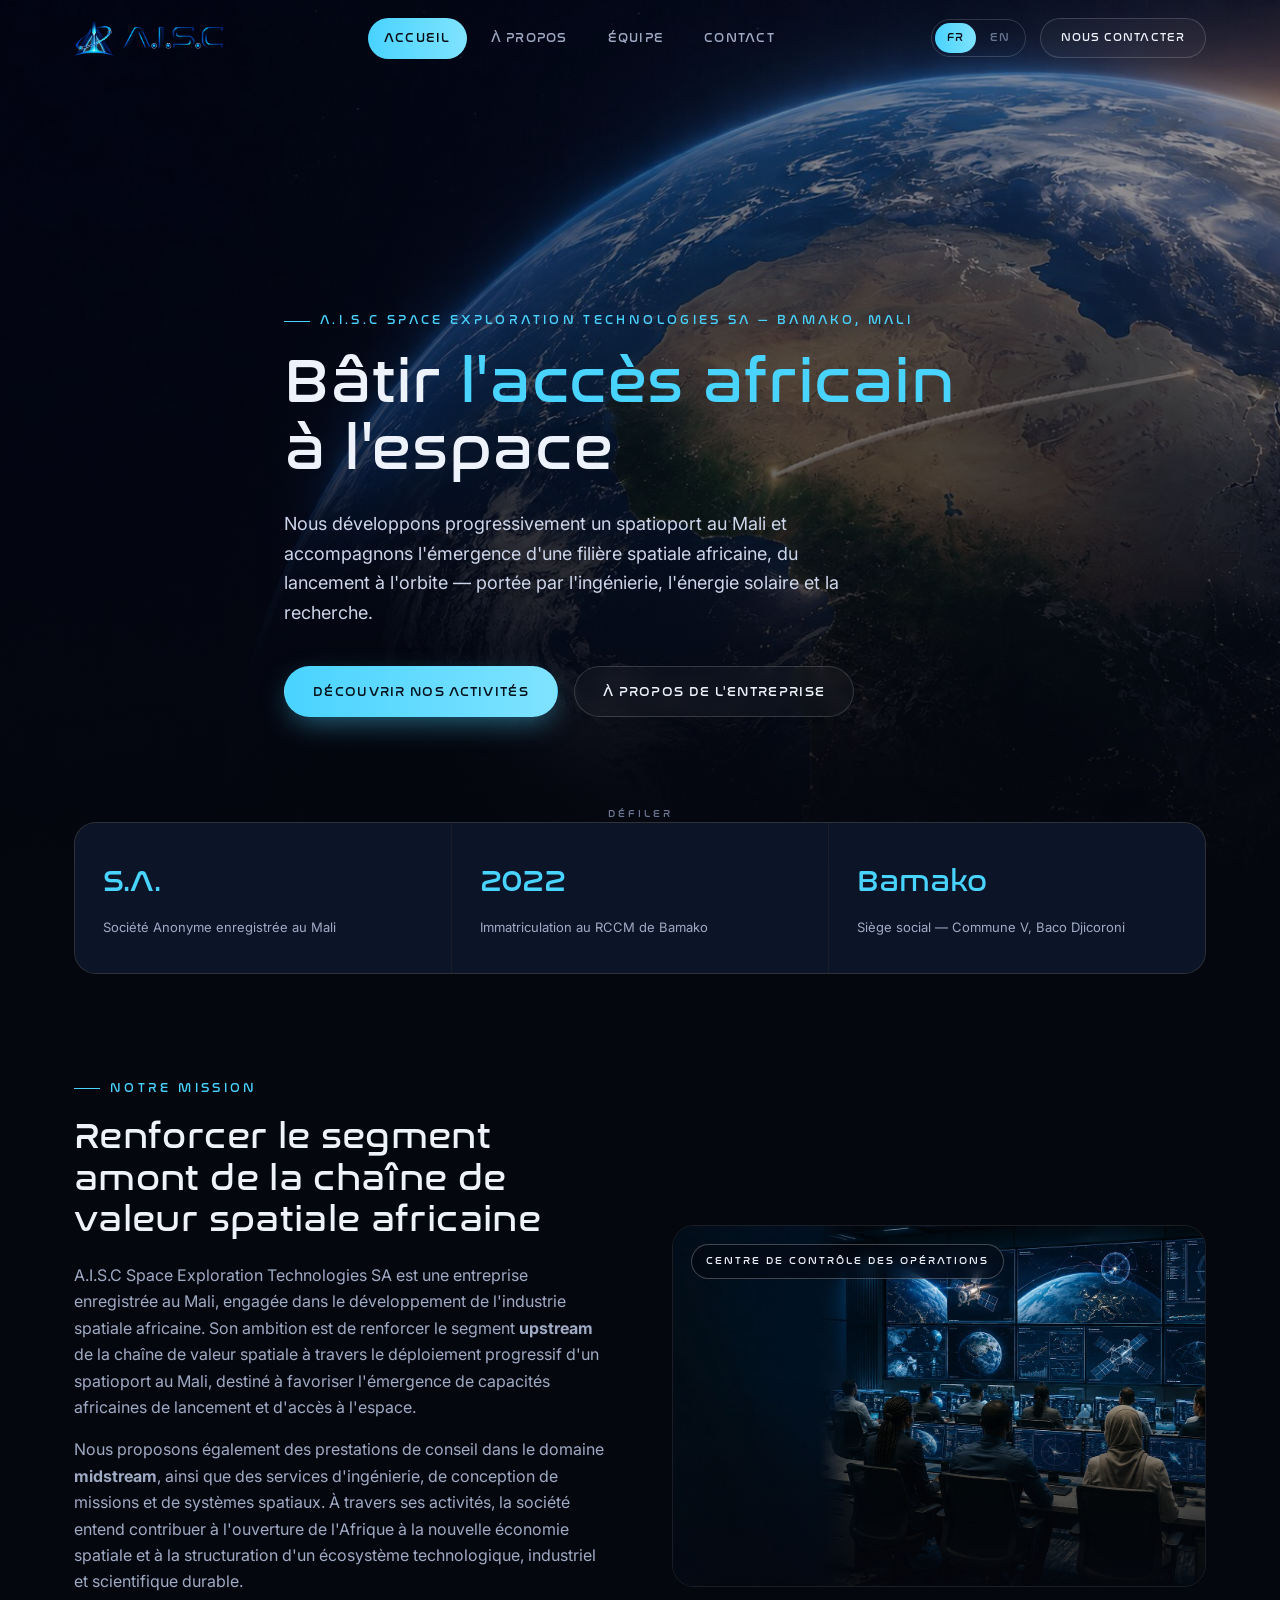
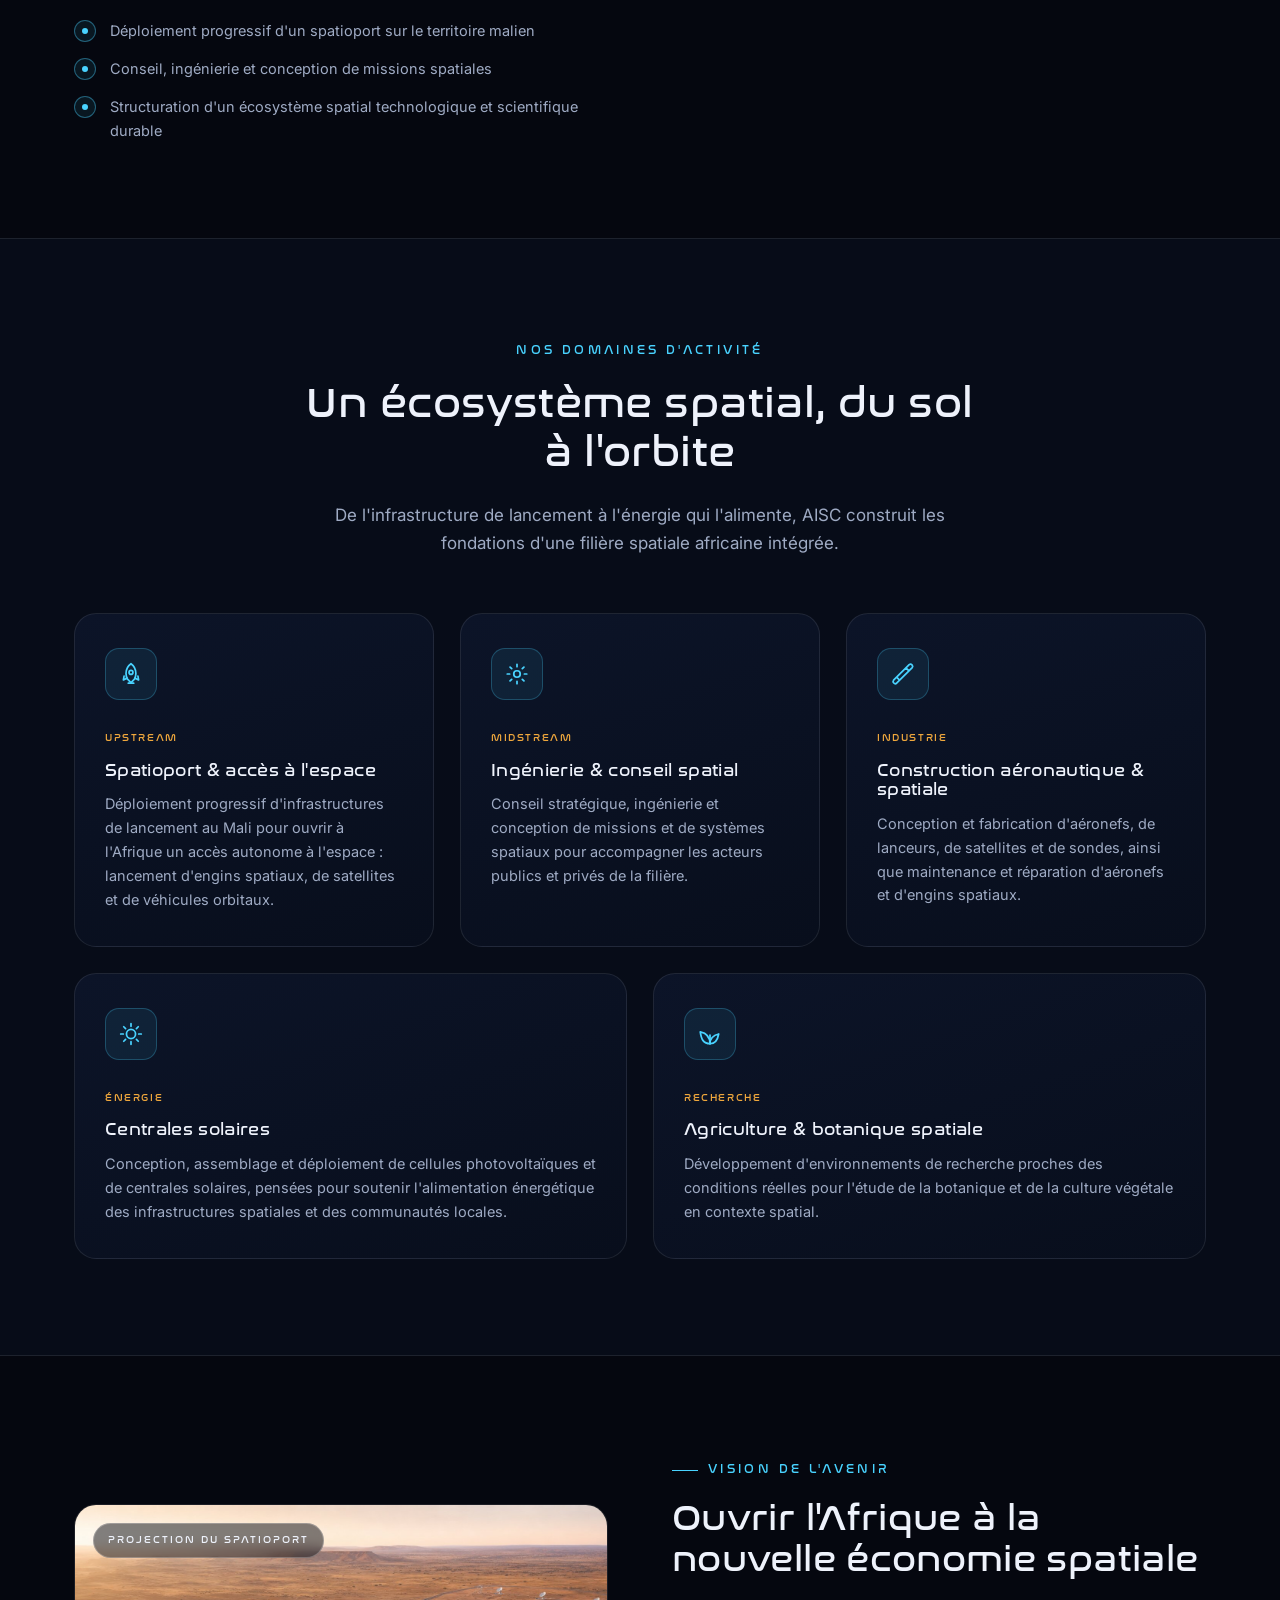
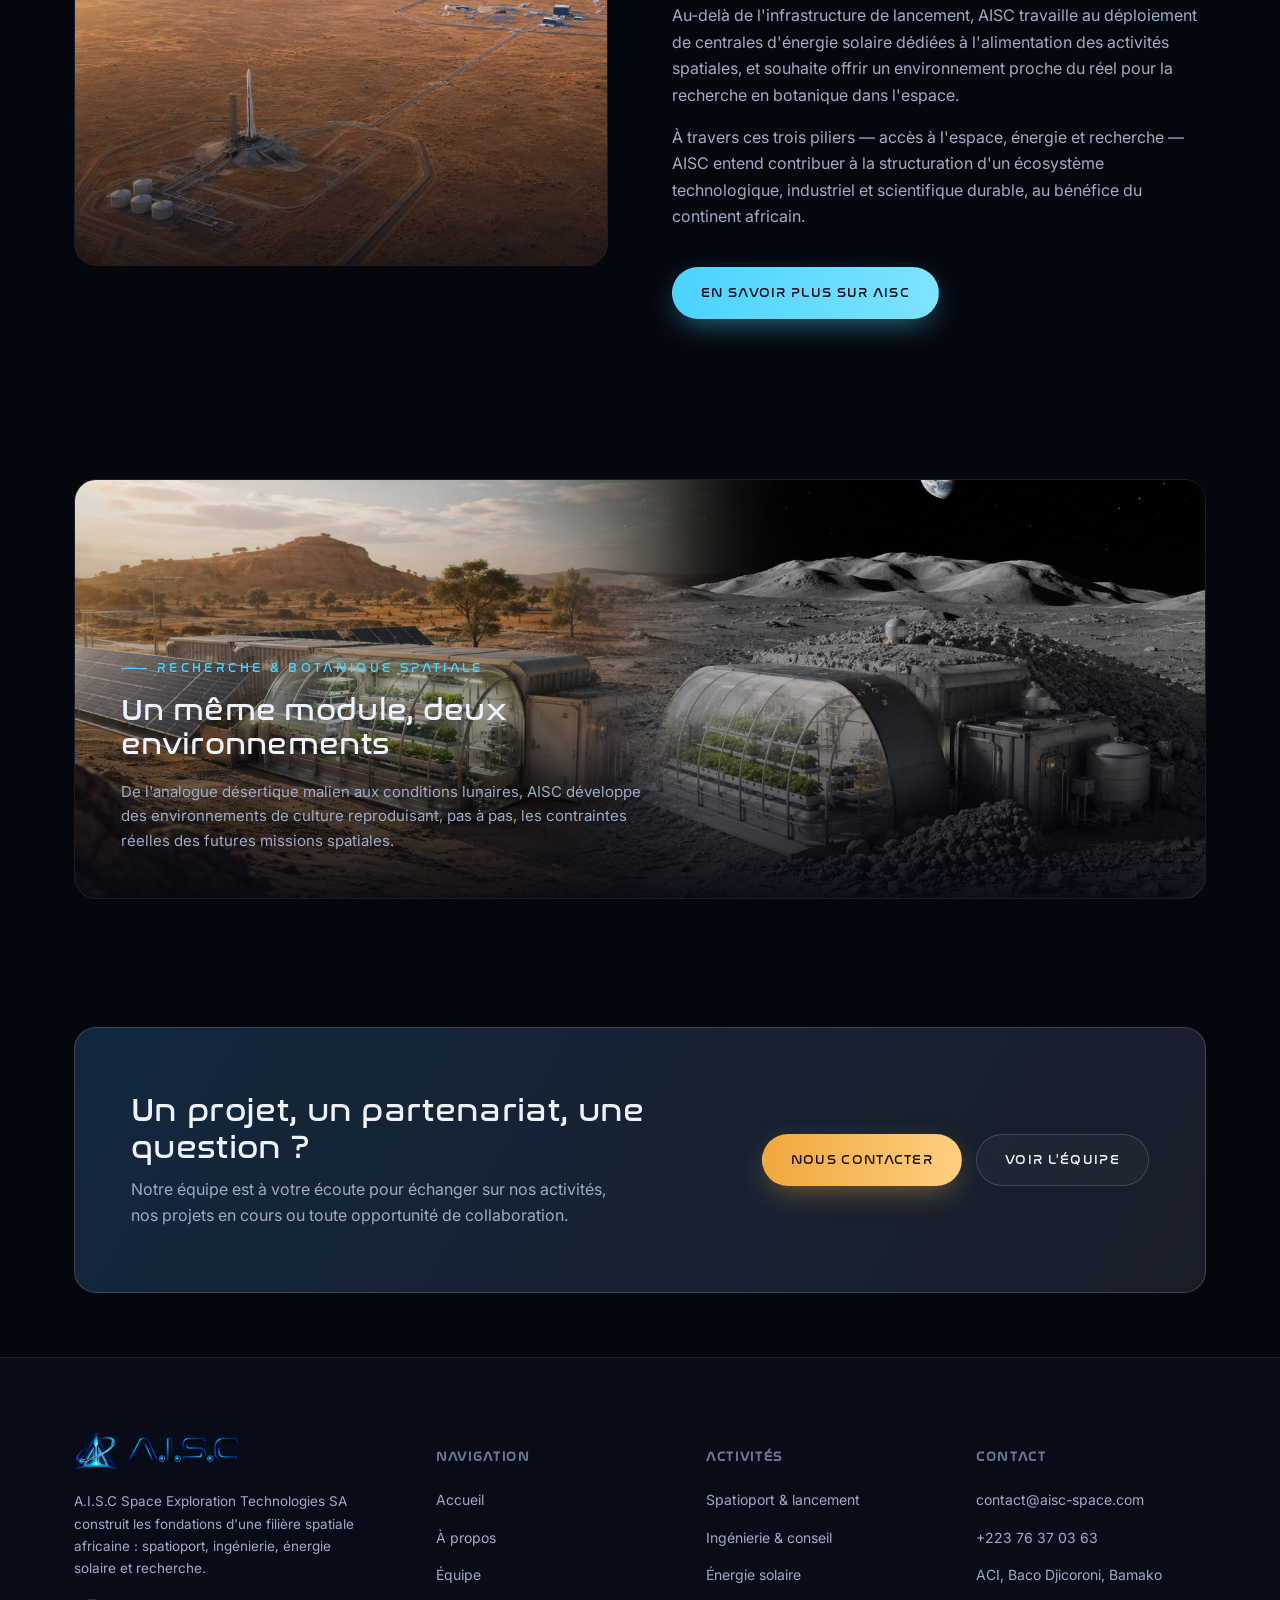
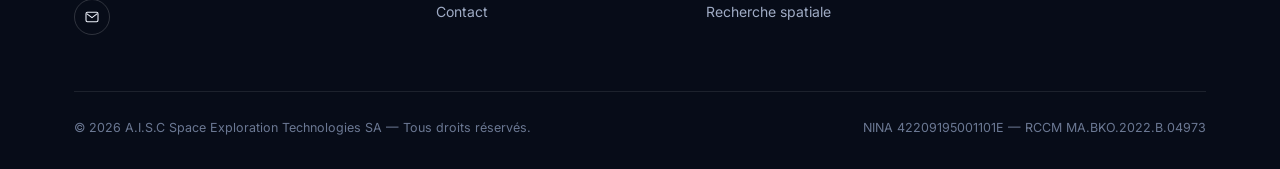
==== commit 95def16a: "Update contact email to contact@aisc-space.com Replace aisc.space.technologies@gmail.com across all " ====
--- a/index.html
+++ b/index.html
@@ -224,7 +224,7 @@
         </a>
         <p>A.I.S.C Space Exploration Technologies SA construit les fondations d'une filière spatiale africaine : spatioport, ingénierie, énergie solaire et recherche.</p>
         <div class="social-row" style="margin-top:20px;">
-          <a href="mailto:aisc.space.technologies@gmail.com" aria-label="Email"><svg viewBox="0 0 24 24" fill="none" stroke="currentColor" stroke-width="1.6"><rect x="3" y="5" width="18" height="14" rx="2"/><path d="m4 7 8 6 8-6"/></svg></a>
+          <a href="mailto:contact@aisc-space.com" aria-label="Email"><svg viewBox="0 0 24 24" fill="none" stroke="currentColor" stroke-width="1.6"><rect x="3" y="5" width="18" height="14" rx="2"/><path d="m4 7 8 6 8-6"/></svg></a>
         </div>
       </div>
 
@@ -251,7 +251,7 @@
       <div class="footer-col">
         <h5>Contact</h5>
         <ul>
-          <li><a href="mailto:aisc.space.technologies@gmail.com">aisc.space.technologies@gmail.com</a></li>
+          <li><a href="mailto:contact@aisc-space.com">contact@aisc-space.com</a></li>
           <li><a href="tel:+22376370363">+223 76 37 03 63</a></li>
           <li><a href="contact.html">ACI, Baco Djicoroni, Bamako</a></li>
         </ul>
